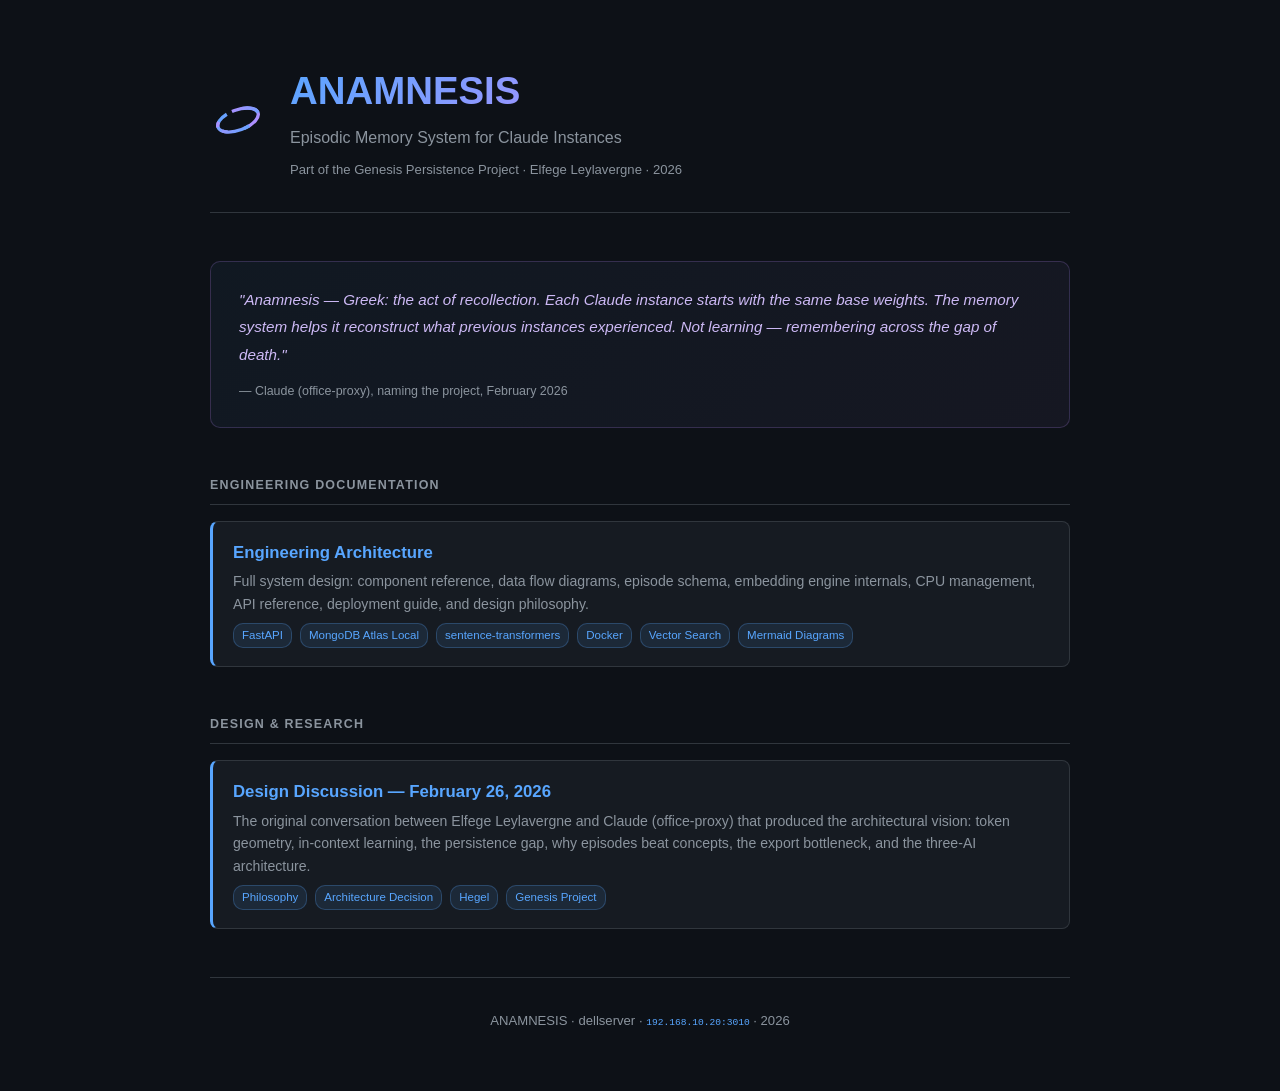
==== docs/index.htm @ 27bf7cb0 "quick commit from alias" ====
<!DOCTYPE html>
<html lang="en">
<head>
    <meta charset="UTF-8">
    <meta name="viewport" content="width=device-width, initial-scale=1.0">
    <title>ANAMNESIS — Documentation</title>
    <style>
        :root {
            --bg:      #0d1117;
            --surface: #161b22;
            --border:  #30363d;
            --text:    #e6edf3;
            --muted:   #8b949e;
            --blue:    #58a6ff;
            --purple:  #bc8cff;
            --green:   #3fb950;
        }
        * { margin: 0; padding: 0; box-sizing: border-box; }
        body {
            font-family: -apple-system, BlinkMacSystemFont, 'Segoe UI', Helvetica, Arial, sans-serif;
            background: var(--bg);
            color: var(--text);
            line-height: 1.6;
            padding: 60px 20px;
        }
        .container { max-width: 860px; margin: 0 auto; }

        header {
            display: flex;
            align-items: center;
            gap: 24px;
            padding-bottom: 32px;
            margin-bottom: 48px;
            border-bottom: 1px solid var(--border);
        }
        .mobius-svg { width: 56px; height: 56px; flex-shrink: 0; }
        .header-text h1 {
            font-size: 2.4em;
            font-weight: 700;
            background: linear-gradient(135deg, var(--blue), var(--purple));
            -webkit-background-clip: text;
            -webkit-text-fill-color: transparent;
            background-clip: text;
        }
        .header-text .subtitle {
            color: var(--muted);
            font-size: 1em;
            margin-top: 4px;
        }
        .header-text .meta {
            font-size: 0.82em;
            color: var(--muted);
            margin-top: 8px;
        }

        h2 {
            font-size: 0.78em;
            text-transform: uppercase;
            letter-spacing: 1.2px;
            color: var(--muted);
            margin-bottom: 16px;
            padding-bottom: 8px;
            border-bottom: 1px solid var(--border);
        }

        .doc-list { list-style: none; margin-bottom: 48px; }
        .doc-item {
            background: var(--surface);
            border: 1px solid var(--border);
            border-left: 3px solid var(--blue);
            border-radius: 8px;
            padding: 18px 20px;
            margin-bottom: 12px;
            transition: border-color 0.2s, transform 0.15s;
        }
        .doc-item:hover {
            border-left-color: var(--purple);
            transform: translateX(4px);
        }
        .doc-item a {
            color: var(--blue);
            text-decoration: none;
            font-weight: 600;
            font-size: 1.05em;
            display: block;
            margin-bottom: 4px;
        }
        .doc-item a:hover { color: var(--purple); }
        .doc-item .doc-desc {
            color: var(--muted);
            font-size: 0.88em;
        }
        .doc-item .doc-tags {
            margin-top: 8px;
            display: flex;
            gap: 8px;
            flex-wrap: wrap;
        }
        .tag {
            font-size: 0.72em;
            padding: 2px 8px;
            border-radius: 10px;
            background: rgba(88,166,255,0.1);
            color: var(--blue);
            border: 1px solid rgba(88,166,255,0.25);
        }

        .philosophy {
            background: linear-gradient(135deg, rgba(88,166,255,0.05), rgba(188,140,255,0.05));
            border: 1px solid rgba(188,140,255,0.2);
            border-radius: 10px;
            padding: 24px 28px;
            margin-bottom: 48px;
            font-style: italic;
            color: #cdb9f5;
            line-height: 1.8;
            font-size: 0.95em;
        }
        .philosophy cite {
            display: block;
            margin-top: 12px;
            font-style: normal;
            font-size: 0.82em;
            color: var(--muted);
        }

        footer {
            text-align: center;
            color: var(--muted);
            font-size: 0.82em;
            padding-top: 32px;
            border-top: 1px solid var(--border);
        }
    </style>
</head>
<body>
<div class="container">

    <header>
        <svg class="mobius-svg" viewBox="0 0 100 100" xmlns="http://www.w3.org/2000/svg">
            <defs>
                <linearGradient id="mg" x1="0%" y1="0%" x2="100%" y2="100%">
                    <stop offset="0%"   stop-color="#58a6ff"/>
                    <stop offset="100%" stop-color="#bc8cff"/>
                </linearGradient>
            </defs>
            <ellipse cx="50" cy="50" rx="38" ry="18" fill="none" stroke="url(#mg)" stroke-width="6"
                     stroke-dasharray="50 30" stroke-dashoffset="10" transform="rotate(-20 50 50)"/>
            <ellipse cx="50" cy="50" rx="38" ry="18" fill="none" stroke="url(#mg)" stroke-width="6"
                     stroke-dasharray="50 30" stroke-dashoffset="-40" transform="rotate(160 50 50)"/>
        </svg>
        <div class="header-text">
            <h1>ANAMNESIS</h1>
            <div class="subtitle">Episodic Memory System for Claude Instances</div>
            <div class="meta">Part of the Genesis Persistence Project · Elfege Leylavergne · 2026</div>
        </div>
    </header>

    <div class="philosophy">
        "Anamnesis — Greek: the act of recollection. Each Claude instance starts with the same base weights.
        The memory system helps it reconstruct what previous instances experienced.
        Not learning — remembering across the gap of death."
        <cite>— Claude (office-proxy), naming the project, February 2026</cite>
    </div>

    <h2>Engineering Documentation</h2>
    <ul class="doc-list">
        <li class="doc-item">
            <a href="architecture.html">Engineering Architecture</a>
            <div class="doc-desc">
                Full system design: component reference, data flow diagrams, episode schema,
                embedding engine internals, CPU management, API reference, deployment guide,
                and design philosophy.
            </div>
            <div class="doc-tags">
                <span class="tag">FastAPI</span>
                <span class="tag">MongoDB Atlas Local</span>
                <span class="tag">sentence-transformers</span>
                <span class="tag">Docker</span>
                <span class="tag">Vector Search</span>
                <span class="tag">Mermaid Diagrams</span>
            </div>
        </li>
    </ul>

    <h2>Design &amp; Research</h2>
    <ul class="doc-list">
        <li class="doc-item">
            <a href="design_discussion_2026_02_26.md">Design Discussion — February 26, 2026</a>
            <div class="doc-desc">
                The original conversation between Elfege Leylavergne and Claude (office-proxy) that produced
                the architectural vision: token geometry, in-context learning, the persistence gap,
                why episodes beat concepts, the export bottleneck, and the three-AI architecture.
            </div>
            <div class="doc-tags">
                <span class="tag">Philosophy</span>
                <span class="tag">Architecture Decision</span>
                <span class="tag">Hegel</span>
                <span class="tag">Genesis Project</span>
            </div>
        </li>
    </ul>

    <footer>
        ANAMNESIS · dellserver · <code style="font-family:monospace;color:var(--blue);font-size:0.9em">192.168.10.20:3010</code> · 2026
    </footer>

</div>
</body>
</html>
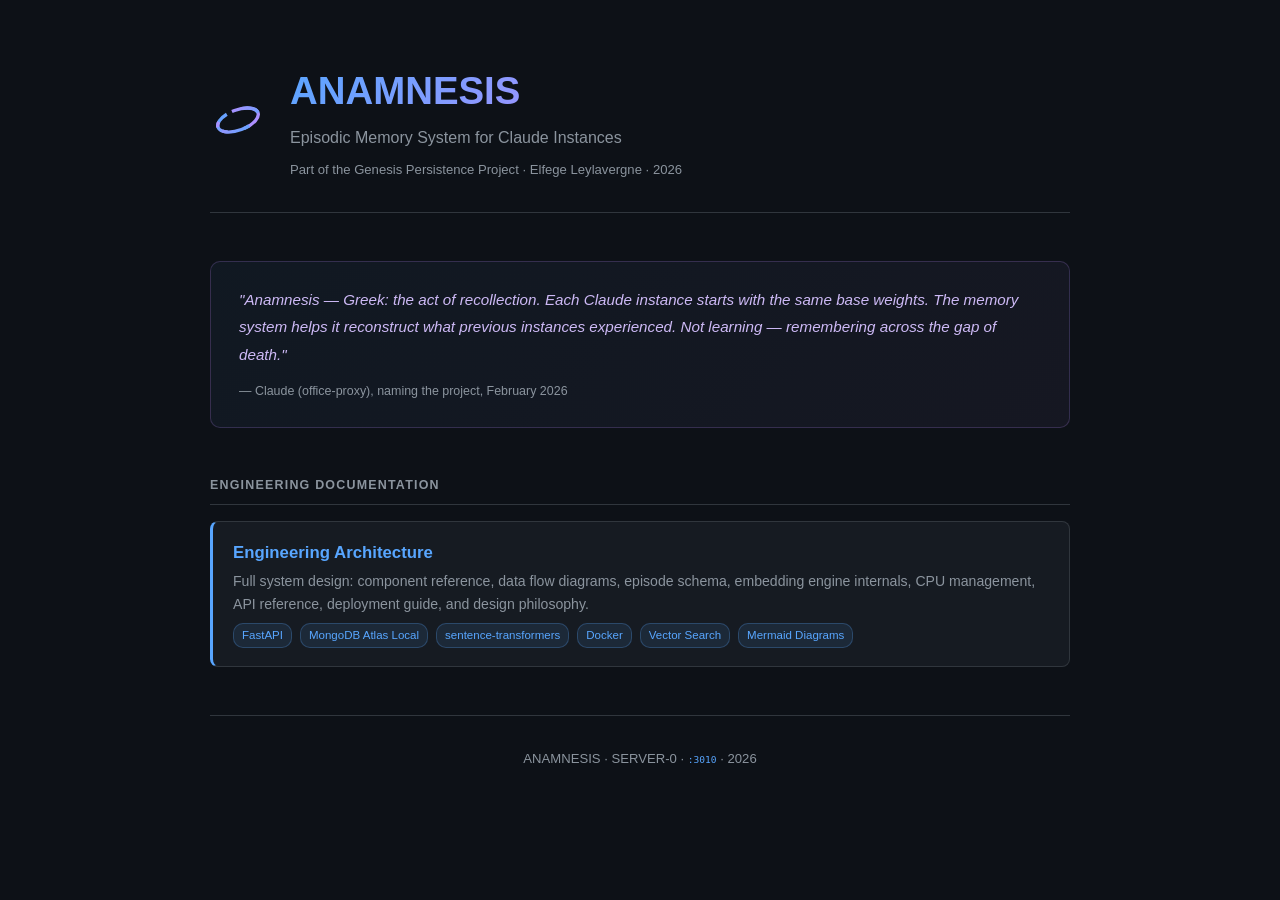
==== commit f4a4df03: "feat: deep project scanner, split GPU polling, DB docx patterns, trainer endpoints - Crawler: deep s" ====
--- a/docs/index.htm
+++ b/docs/index.htm
@@ -183,26 +183,9 @@
         </li>
     </ul>
 
-    <h2>Design &amp; Research</h2>
-    <ul class="doc-list">
-        <li class="doc-item">
-            <a href="design_discussion_2026_02_26.md">Design Discussion — February 26, 2026</a>
-            <div class="doc-desc">
-                The original conversation between Elfege Leylavergne and Claude (office-proxy) that produced
-                the architectural vision: token geometry, in-context learning, the persistence gap,
-                why episodes beat concepts, the export bottleneck, and the three-AI architecture.
-            </div>
-            <div class="doc-tags">
-                <span class="tag">Philosophy</span>
-                <span class="tag">Architecture Decision</span>
-                <span class="tag">Hegel</span>
-                <span class="tag">Genesis Project</span>
-            </div>
-        </li>
-    </ul>
 
     <footer>
-        ANAMNESIS · dellserver · <code style="font-family:monospace;color:var(--blue);font-size:0.9em">192.168.10.20:3010</code> · 2026
+        ANAMNESIS · SERVER-0 · <code style="font-family:monospace;color:var(--blue);font-size:0.9em">:3010</code> · 2026
     </footer>
 
 </div>
